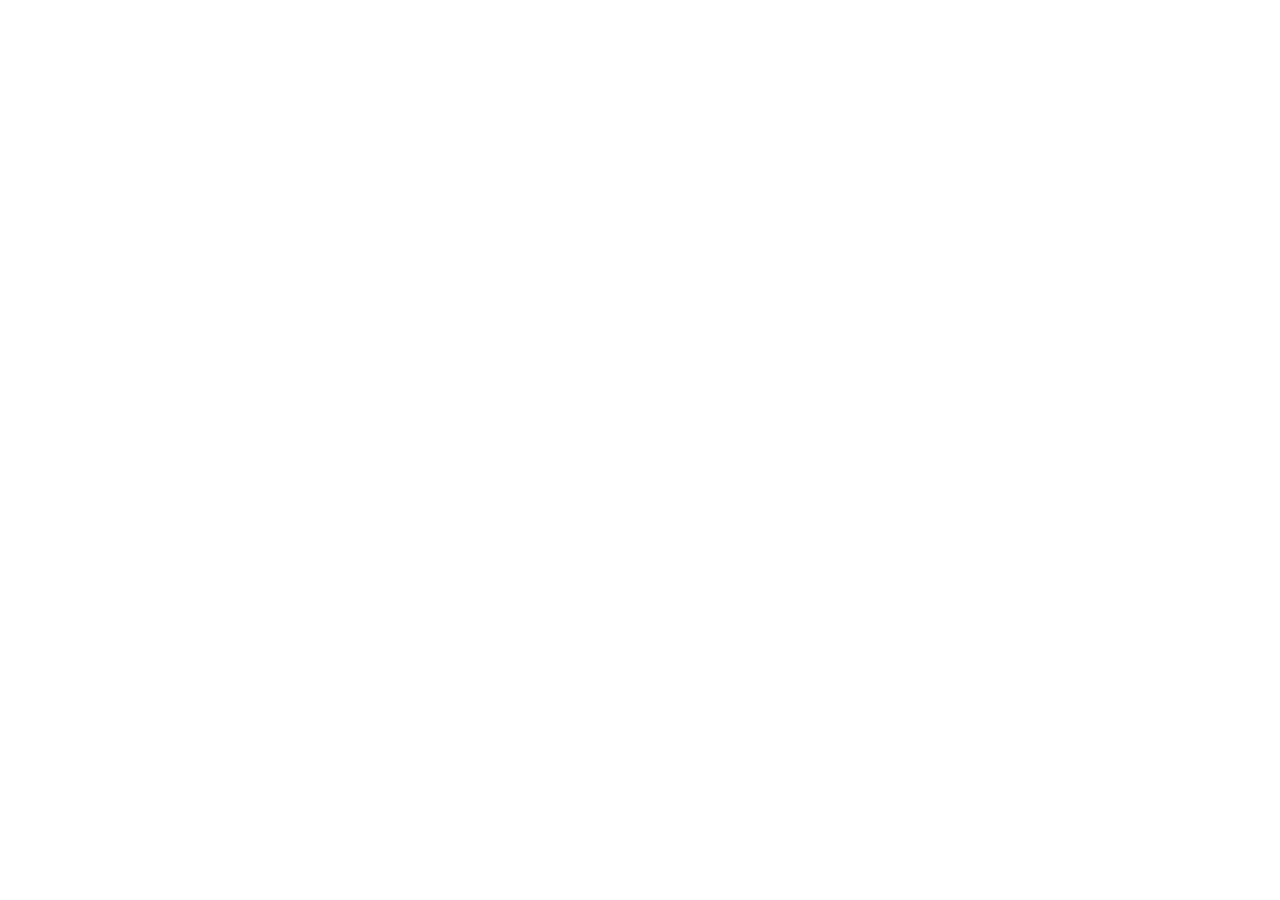
==== index.html @ 0cb198a6 "masih kosong" ====
<!DOCTYPE html>
<html lang="en">
<head>
    <meta charset="UTF-8">
    <meta name="viewport" content="width=device-width, initial-scale=1.0">
    <title>infoMovies</title>
</head>
<body>
    
</body>
</html>
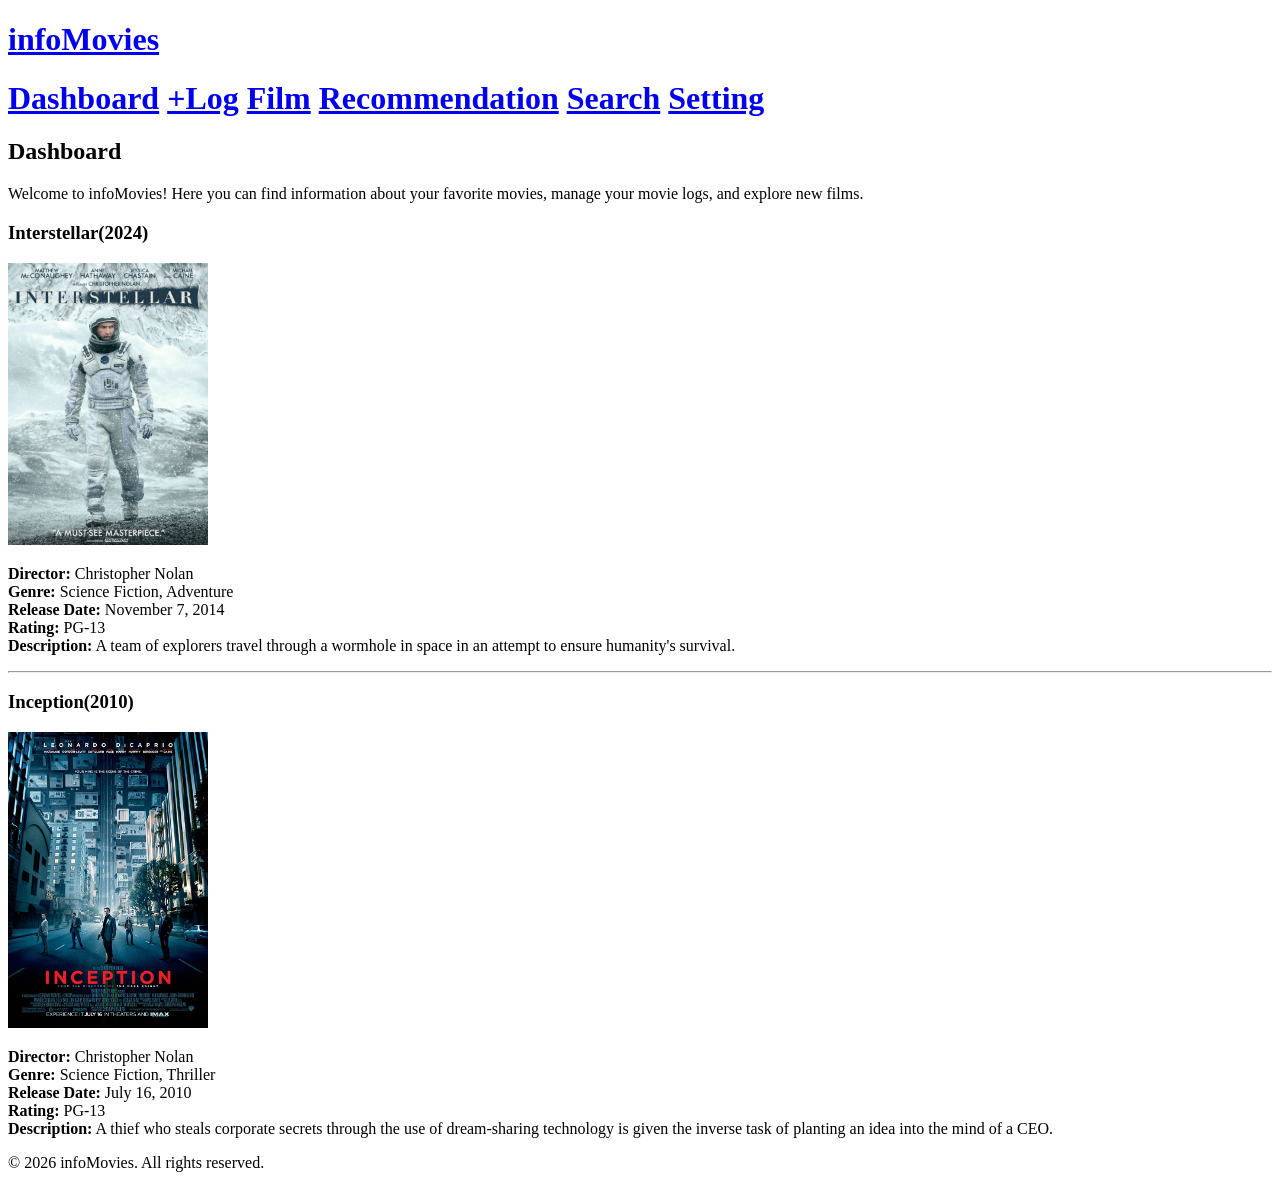
==== commit adf3033e: "bismillah html" ====
--- a/index.html
+++ b/index.html
@@ -4,8 +4,54 @@
     <meta charset="UTF-8">
     <meta name="viewport" content="width=device-width, initial-scale=1.0">
     <title>infoMovies</title>
+    <link rel="stylesheet" href="style.css">
 </head>
 <body>
-    
+    <header id="mainHeader">
+        <h1><a id="appBranding" href="https://github.com/zhrazh/infoMovies/tree/main">infoMovies</a><h1>
+        <nav role="navigation">
+            <a href="index.html">Dashboard</a>
+            <a href="log.html">+Log</a>
+            <a href="film.html">Film</a>
+            <a href="rek.html">Recommendation</a>
+            <a href="search.html">Search</a>
+            <a href="setting.html">Setting</a>
+        </nav>
+    </header>
+
+    <main>
+        <section id="dashboard">
+            <h2>Dashboard</h2>
+            <p>Welcome to infoMovies! Here you can find information about your favorite movies, manage your movie logs, and explore new films.</p>
+
+            <article>
+                <h3>Interstellar(2024)</h3>
+                <img src="images/interstellar.jpg" alt="Interstellar Movie Poster" width="200">
+                <p> 
+                    <strong>Director:</strong> Christopher Nolan<br>
+                    <strong>Genre:</strong> Science Fiction, Adventure<br>
+                    <strong>Release Date:</strong> November 7, 2014<br>
+                    <strong>Rating:</strong> PG-13<br>
+                    <strong>Description:</strong> A team of explorers travel through a wormhole in space in an attempt to ensure humanity's survival.
+                </p>
+            </article>
+            <hr>
+            <article>
+                <h3>Inception(2010)</h3>
+                <img src="images/inception.jpg" alt="Inception Movie Poster" width="200">
+                <p> 
+                    <strong>Director:</strong> Christopher Nolan<br>
+                    <strong>Genre:</strong> Science Fiction, Thriller<br>
+                    <strong>Release Date:</strong> July 16, 2010<br>
+                    <strong>Rating:</strong> PG-13<br>
+                    <strong>Description:</strong> A thief who steals corporate secrets through the use of dream-sharing technology is given the inverse task of planting an idea into the mind of a CEO.
+                </p>
+            </article>
+        </section>
+    </main>
+
+    <footer>
+        <p>&copy; 2026 infoMovies. All rights reserved.</p>
+    </footer>
 </body>
 </html>
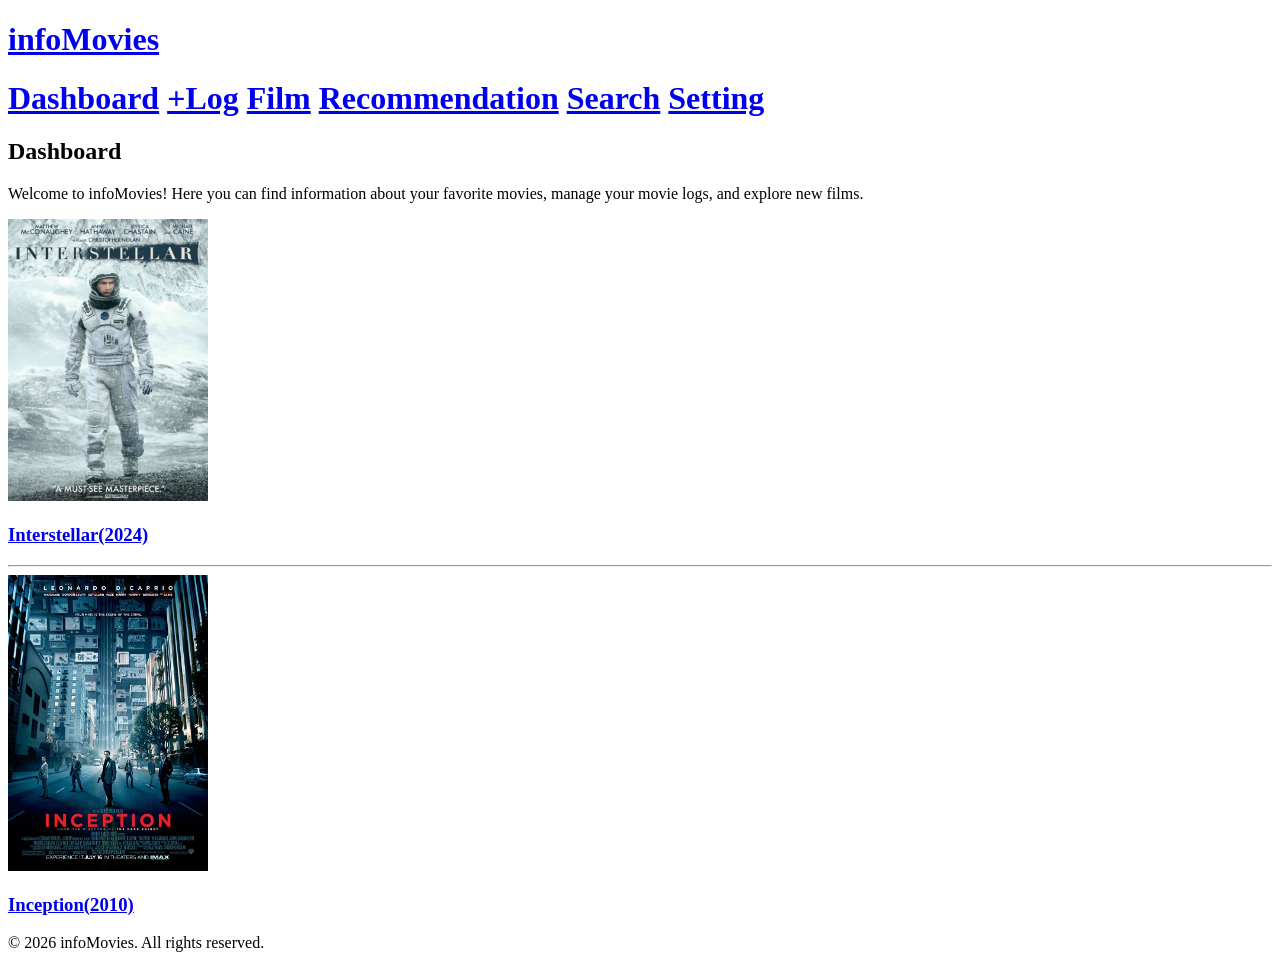
==== commit 8c60e8e3: "rek.html belom bismillah" ====
--- a/index.html
+++ b/index.html
@@ -25,27 +25,17 @@
             <p>Welcome to infoMovies! Here you can find information about your favorite movies, manage your movie logs, and explore new films.</p>
 
             <article>
-                <h3>Interstellar(2024)</h3>
-                <img src="images/interstellar.jpg" alt="Interstellar Movie Poster" width="200">
-                <p> 
-                    <strong>Director:</strong> Christopher Nolan<br>
-                    <strong>Genre:</strong> Science Fiction, Adventure<br>
-                    <strong>Release Date:</strong> November 7, 2014<br>
-                    <strong>Rating:</strong> PG-13<br>
-                    <strong>Description:</strong> A team of explorers travel through a wormhole in space in an attempt to ensure humanity's survival.
-                </p>
+                <a href="film.html">
+                    <img src="images/interstellar.jpg" alt="Interstellar Movie Poster" width="200">
+                    <h3>Interstellar(2024)</h3>
+                </a>
             </article>
             <hr>
             <article>
-                <h3>Inception(2010)</h3>
-                <img src="images/inception.jpg" alt="Inception Movie Poster" width="200">
-                <p> 
-                    <strong>Director:</strong> Christopher Nolan<br>
-                    <strong>Genre:</strong> Science Fiction, Thriller<br>
-                    <strong>Release Date:</strong> July 16, 2010<br>
-                    <strong>Rating:</strong> PG-13<br>
-                    <strong>Description:</strong> A thief who steals corporate secrets through the use of dream-sharing technology is given the inverse task of planting an idea into the mind of a CEO.
-                </p>
+                <a href="film.html">
+                    <img src="images/inception.jpg" alt="Inception Movie Poster" width="200">
+                    <h3>Inception(2010)</h3>
+                </a>
             </article>
         </section>
     </main>
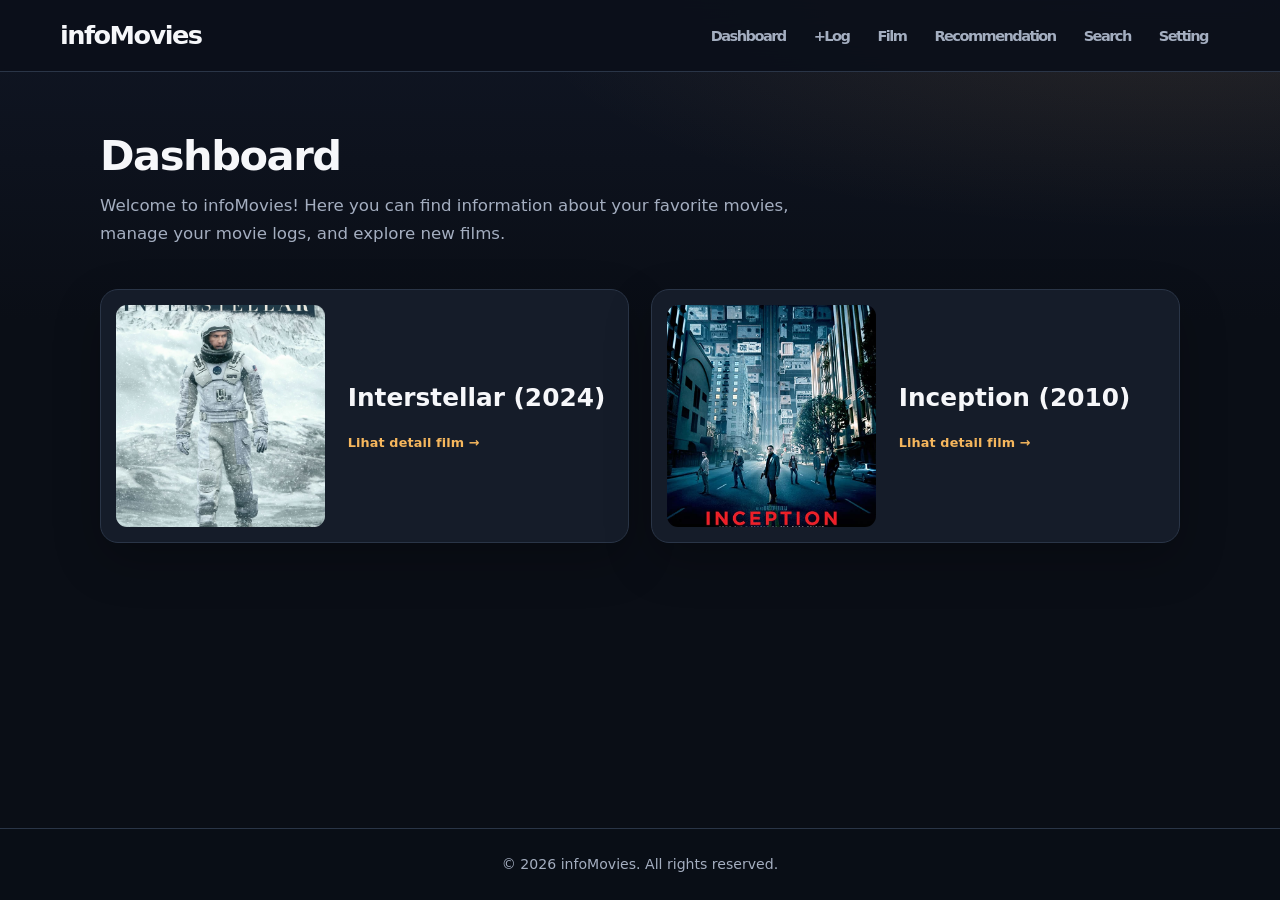
==== commit f0129220: "css selesai uhuy" ====
--- a/index.html
+++ b/index.html
@@ -4,7 +4,7 @@
     <meta charset="UTF-8">
     <meta name="viewport" content="width=device-width, initial-scale=1.0">
     <title>infoMovies</title>
-    <link rel="stylesheet" href="style.css">
+    <link rel="stylesheet" href="infoMovies.css">
 </head>
 <body>
     <header id="mainHeader">
@@ -26,15 +26,15 @@
 
             <article>
                 <a href="film.html">
-                    <img src="images/interstellar.jpg" alt="Interstellar Movie Poster" width="200">
-                    <h3>Interstellar(2024)</h3>
+                    <img src="images/interstellar.jpg" alt="Interstellar Movie Poster" width="200" height= "500">
+                    <h3>Interstellar (2024)</h3>
                 </a>
             </article>
             <hr>
             <article>
                 <a href="film.html">
-                    <img src="images/inception.jpg" alt="Inception Movie Poster" width="200">
-                    <h3>Inception(2010)</h3>
+                    <img src="images/inception.jpg" alt="Inception Movie Poster" width="200" height= "500">
+                    <h3>Inception (2010)</h3>
                 </a>
             </article>
         </section>
--- a/infoMovies.css
+++ b/infoMovies.css
@@ -0,0 +1,799 @@
+/* =========================================================
+   infoMovies | Shared Stylesheet
+   Dipakai oleh: index, film, log, rek, search, setting
+   ========================================================= */
+
+:root {
+    color-scheme: dark;
+    --bg: #0a0e16;
+    --surface: #151c29;
+    --surface-hover: #1d2939;
+    --surface-soft: #111824;
+    --text: #f6f7fa;
+    --muted: #a4aec0;
+    --accent: #f6b75d;
+    --accent-light: #ffd18b;
+    --border: #2a3547;
+    --radius: 18px;
+    --shadow: 0 18px 48px rgba(0, 0, 0, 0.22);
+}
+
+* { box-sizing: border-box; }
+
+html { scroll-behavior: smooth; }
+
+body {
+    margin: 0;
+    min-height: 100vh;
+    display: flex;
+    flex-direction: column;
+    font-family: "Segoe UI", Inter, system-ui, -apple-system, sans-serif;
+    font-size: 16px;
+    line-height: 1.65;
+    color: var(--text);
+    background:
+        radial-gradient(ellipse 65% 32% at 92% 0%, rgba(246, 183, 93, 0.11), transparent 80%),
+        linear-gradient(180deg, #101624 0%, var(--bg) 320px);
+}
+
+a { color: var(--accent-light); text-decoration: none; transition: color .2s ease; }
+a:hover { color: #fff; }
+a:focus-visible, button:focus-visible, input:focus-visible,
+select:focus-visible, textarea:focus-visible {
+    outline: 3px solid var(--accent);
+    outline-offset: 3px;
+}
+
+img { max-width: 100%; height: auto; display: block; }
+h1, h2, h3, p { margin-top: 0; }
+h2 { font-size: clamp(1.9rem, 3.5vw, 2.6rem); line-height: 1.25; letter-spacing: -0.035em; }
+h3 { font-size: 1.3rem; line-height: 1.35; }
+p { color: var(--muted); }
+
+/* Navigasi utama */
+#mainHeader {
+    position: sticky;
+    top: 0;
+    z-index: 20;
+    display: flex;
+    align-items: center;
+    justify-content: space-between;
+    gap: 22px;
+    width: 100%;
+    padding: 18px max(26px, calc((100vw - 1160px) / 2));
+    background: rgba(11, 16, 26, 0.93);
+    border-bottom: 1px solid var(--border);
+    backdrop-filter: blur(14px);
+    -webkit-backdrop-filter: blur(14px);
+}
+
+#mainHeader h1 { font-size: 1.6rem; line-height: 1.2; margin: 0; white-space: nowrap; letter-spacing: -0.06em; }
+#appBranding { color: var(--text); font-weight: 800; }
+#appBranding::first-letter { color: var(--accent); }
+#appBranding:hover { color: var(--accent-light); }
+#mainHeader nav[role="navigation"] { display: flex; flex-wrap: wrap; align-items: center; gap: 4px; }
+#mainHeader nav a {
+    display: inline-flex;
+    align-items: center;
+    padding: 9px 12px;
+    border-radius: 10px;
+    color: var(--muted);
+    font-size: 0.91rem;
+    font-weight: 600;
+    line-height: 1.2;
+    white-space: nowrap;
+    transition: background .2s ease, color .2s ease;
+}
+#mainHeader nav a:hover, #mainHeader nav a[aria-current="page"] {
+    background: rgba(246, 183, 93, 0.12);
+    color: var(--accent-light);
+}
+
+/* Container halaman */
+main {
+    flex: 1;
+    width: min(100% - 52px, 1080px);
+    margin-inline: auto;
+    padding: 58px 0 88px;
+}
+main > h2 { margin-bottom: 25px; }
+footer {
+    margin-top: auto;
+    padding: 24px 20px;
+    border-top: 1px solid var(--border);
+    background: rgba(9, 14, 22, 0.6);
+    text-align: center;
+}
+footer p { margin: 0; font-size: .88rem; }
+
+/* Dashboard: kartu poster film */
+#dashboard {
+    display: grid;
+    grid-template-columns: repeat(2, minmax(0, 1fr));
+    gap: 22px;
+}
+#dashboard > h2, #dashboard > p { grid-column: 1 / -1; }
+#dashboard > h2 { margin: 0; }
+#dashboard > p { max-width: 720px; margin: -12px 0 20px; font-size: 1.04rem; }
+#dashboard > article { min-width: 0; }
+#dashboard > article > a {
+    min-height: 250px;
+    display: flex;
+    align-items: center;
+    gap: 23px;
+    height: 100%;
+    padding: 15px;
+    background: var(--surface);
+    border: 1px solid var(--border);
+    border-radius: var(--radius);
+    box-shadow: var(--shadow);
+    color: var(--text);
+    transition: transform .2s ease, border-color .2s ease, background .2s ease;
+}
+#dashboard > article > a:hover {
+    transform: translateY(-5px);
+    background: var(--surface-hover);
+    border-color: rgba(246, 183, 93, .5);
+}
+#dashboard article img {
+    flex: 0 0 42%;
+    width: 42%;
+    height: 222px;
+    border-radius: 11px;
+    object-fit: cover;
+    object-position: center;
+}
+#dashboard article h3 {
+    min-width: 0;
+    margin: 0;
+    font-size: clamp(1.16rem, 2.1vw, 1.55rem);
+    overflow-wrap: anywhere;
+}
+#dashboard article h3::after {
+    content: "Lihat detail film  →";
+    display: block;
+    margin-top: 19px;
+    font-size: .8rem;
+    font-weight: 700;
+    letter-spacing: .01em;
+    color: var(--accent);
+}
+#dashboard > hr { display: none; }
+
+/* Detail film (film.html) */
+main > article {
+    display: grid;
+    grid-template-columns: minmax(190px, 260px) minmax(0, 1fr);
+    gap: 22px 38px;
+    align-items: start;
+}
+main > article > h2 { grid-column: 1 / -1; margin: 0 0 7px; }
+main > article > img {
+    width: 100%;
+    height: auto;
+    border-radius: 14px;
+    border: 1px solid var(--border);
+    box-shadow: var(--shadow);
+}
+main > article > dl {
+    display: grid;
+    grid-template-columns: 125px minmax(0, 1fr);
+    column-gap: 14px;
+    row-gap: 15px;
+    margin: 0;
+    padding: 26px;
+    background: var(--surface);
+    border: 1px solid var(--border);
+    border-radius: var(--radius);
+}
+main > article dt { color: var(--muted); font-weight: 600; }
+main > article dd { margin: 0; font-weight: 600; }
+main > article > section {
+    grid-column: 1 / -1;
+    padding: 26px 30px;
+    background: var(--surface-soft);
+    border: 1px solid var(--border);
+    border-radius: var(--radius);
+}
+main > article > section h3 { margin: 0 0 12px; }
+main > article > section p { margin: 0; }
+main > article > p { grid-column: 1 / -1; margin: 4px 0 0; }
+main > article > p a {
+    display: inline-block;
+    padding: 12px 19px;
+    background: var(--accent);
+    border-radius: 11px;
+    color: #1c170c;
+    font-weight: 800;
+    transition: transform .2s ease, background .2s ease;
+}
+main > article > p a:hover { background: var(--accent-light); color: #1c170c; transform: translateY(-2px); }
+
+/* Form log, pencarian dan pengaturan */
+main > form:not(#searchForm):not(.log-form) { max-width: 800px; }
+fieldset {
+    min-width: 0;
+    margin: 0 0 24px;
+    padding: 25px 28px 28px;
+    border: 1px solid var(--border);
+    border-radius: var(--radius);
+    background: var(--surface-soft);
+}
+legend { padding: 0 11px; color: var(--accent-light); font-size: 1.1rem; font-weight: 750; }
+/* HTML aslinya memakai <br> untuk jarak; CSS yang mengatur jaraknya. */
+fieldset > br, fieldset > p > br { display: none; }
+fieldset > input[type="text"], fieldset > input[type="date"],
+fieldset > select, fieldset > textarea { margin-bottom: 21px; }
+fieldset > label[for="watchedDate"], fieldset > label[for="review"] { margin-top: 16px; }
+form label { color: #dce3ed; font-size: .93rem; }
+form label[for="movieTitle"], form label[for="director"],
+form label[for="genre"], form label[for="watchedDate"],
+form label[for="rating"], form label[for="rate"],
+form label[for="review"], form label[for="nama"],
+form label[for="username"], form label[for="email"],
+form label[for="bio"], #searchForm label {
+    display: block;
+    margin-bottom: 7px;
+    font-weight: 650;
+}
+input[type="text"], input[type="email"], input[type="date"],
+select, textarea {
+    display: block;
+    width: 100%;
+    min-height: 45px;
+    padding: 11px 14px;
+    color: var(--text);
+    background: #0c131e;
+    border: 1px solid #344053;
+    border-radius: 10px;
+    font: inherit;
+    font-size: .98rem;
+    transition: border-color .2s ease, background .2s ease;
+}
+input[type="text"]:hover, input[type="email"]:hover,
+input[type="date"]:hover, select:hover, textarea:hover { border-color: #59677a; }
+input::placeholder, textarea::placeholder { color: #8794a8; }
+textarea { min-height: 120px; resize: vertical; }
+input[type="checkbox"], input[type="radio"] {
+    width: 16px;
+    height: 16px;
+    vertical-align: middle;
+    margin: 7px 4px 7px 12px;
+    accent-color: var(--accent);
+    cursor: pointer;
+}
+input[type="checkbox"]:first-of-type, input[type="radio"]:first-of-type { margin-left: 0; }
+input[type="checkbox"] + label, input[type="radio"] + label { display: inline; cursor: pointer; white-space: nowrap; }
+button {
+    display: inline-flex;
+    align-items: center;
+    justify-content: center;
+    min-height: 45px;
+    padding: 11px 23px;
+    border: 0;
+    border-radius: 10px;
+    background: var(--accent);
+    color: #201809;
+    font: inherit;
+    font-weight: 800;
+    cursor: pointer;
+    transition: transform .2s ease, background .2s ease;
+}
+button:hover { background: var(--accent-light); transform: translateY(-2px); }
+button:active { transform: translateY(0); }
+
+/* Khusus search.html */
+#searchForm {
+    display: grid;
+    grid-template-columns: minmax(0, 1fr) auto;
+    align-items: end;
+    gap: 12px;
+    max-width: 780px;
+    padding: 25px;
+    background: var(--surface-soft);
+    border: 1px solid var(--border);
+    border-radius: var(--radius);
+}
+#searchForm label { grid-column: 1 / -1; margin-bottom: -5px; }
+#searchResults { margin-top: 24px; }
+#searchResults:empty {
+    display: grid;
+    place-items: center;
+    min-height: 180px;
+    padding: 28px;
+    border: 1px dashed var(--border);
+    border-radius: var(--radius);
+}
+#searchResults:empty::before { content: "Hasil pencarian akan muncul di sini."; color: var(--muted); text-align: center; }
+
+/* Khusus rekomendasi: menu genre dan daftar film */
+main > nav[aria-label="Daftar genre"] ul {
+    display: flex;
+    flex-wrap: wrap;
+    gap: 10px;
+    margin: 24px 0 34px;
+    padding: 0;
+    list-style: none;
+}
+main > nav[aria-label="Daftar genre"] a {
+    display: inline-block;
+    padding: 9px 18px;
+    border: 1px solid var(--border);
+    border-radius: 999px;
+    color: var(--accent-light);
+    background: var(--surface);
+    font-weight: 650;
+}
+main > nav[aria-label="Daftar genre"] a:hover { border-color: var(--accent); background: var(--surface-hover); }
+main > section:not(#dashboard):not(#searchResults) {
+    margin: 0 0 23px;
+    padding: 24px 28px;
+    background: var(--surface-soft);
+    border: 1px solid var(--border);
+    border-radius: var(--radius);
+    scroll-margin-top: 115px;
+}
+main > section:not(#dashboard):not(#searchResults) h2 { font-size: 1.55rem; margin: 0 0 18px; }
+main > section:not(#dashboard):not(#searchResults) ul { list-style: none; margin: 0; padding: 0; }
+main > section:not(#dashboard):not(#searchResults) li + li { border-top: 1px solid var(--border); }
+main > section:not(#dashboard):not(#searchResults) li a {
+    display: flex;
+    align-items: center;
+    justify-content: space-between;
+    gap: 12px;
+    padding: 13px 0;
+    color: #dfe7f1;
+}
+main > section:not(#dashboard):not(#searchResults) li a::after { content: "↗"; color: var(--accent); font-size: 1.15rem; }
+main > section:not(#dashboard):not(#searchResults) li a:hover { color: var(--accent-light); }
+
+/* Responsif: tablet dan handphone */
+@media (max-width: 900px) {
+    #mainHeader { flex-direction: column; align-items: flex-start; gap: 12px; }
+    #mainHeader nav[role="navigation"] { width: 100%; }
+    #mainHeader nav a { padding: 8px 10px; }
+    #dashboard article img { height: 205px; }
+    #dashboard > article > a { gap: 15px; }
+}
+@media (max-width: 650px) {
+    #mainHeader { position: static; padding: 18px 20px; }
+    #mainHeader h1 { font-size: 1.5rem; }
+    #mainHeader nav a { font-size: .84rem; }
+    main { width: min(100% - 32px, 1080px); padding: 34px 0 56px; }
+    #dashboard { grid-template-columns: 1fr; gap: 16px; }
+    #dashboard > p { margin: -5px 0 12px; }
+    #dashboard > article > a { min-height: 185px; padding: 12px; }
+    #dashboard article img { flex-basis: 38%; width: 38%; height: 190px; }
+    main > article { grid-template-columns: 1fr; gap: 18px; }
+    main > article > img { width: min(100%, 270px); }
+    main > article > dl { grid-template-columns: 110px minmax(0, 1fr); padding: 20px; }
+    main > article > section { padding: 20px; }
+    fieldset { padding: 20px 17px 24px; }
+    #searchForm { padding: 18px; }
+    main > section:not(#dashboard):not(#searchResults) { padding: 20px; scroll-margin-top: 16px; }
+}
+@media (max-width: 390px) {
+    #mainHeader nav a { padding: 7px 8px; }
+    #searchForm { grid-template-columns: 1fr; }
+    #searchForm button { width: 100%; }
+    #dashboard article h3 { font-size: 1.1rem; }
+}
+@media (prefers-reduced-motion: reduce) {
+    *, *::before, *::after { scroll-behavior: auto !important; transition-duration: .01ms !important; }
+}
+
+/* =============================================================
+   LOG.HTML ASLI - tanpa perubahan struktur HTML
+   Menggunakan selector dari input #movieTitle, #director, dll.
+   ============================================================= */
+main:has(> form #movieTitle) {
+    width: min(100% - 52px, 990px);
+    padding-top: 65px;
+}
+main:has(> form #movieTitle) > h2 {
+    margin: 0 0 29px;
+    font-size: clamp(2.4rem, 5vw, 3.8rem);
+    letter-spacing: -.05em;
+}
+main:has(> form #movieTitle) > h2::before {
+    content: "PERSONAL MOVIE JOURNAL";
+    display: block;
+    margin-bottom: 15px;
+    color: var(--accent);
+    font-size: .71rem;
+    font-weight: 800;
+    line-height: 1.4;
+    letter-spacing: .17em;
+}
+main > form:has(#movieTitle) { max-width: none !important; }
+main > form > fieldset:has(#movieTitle) {
+    display: grid;
+    grid-template-columns: repeat(14, minmax(0, 1fr));
+    column-gap: 14px;
+    row-gap: 11px;
+    min-width: 0;
+    margin: 0;
+    padding: 34px 36px 35px;
+    border: 1px solid #344154;
+    border-radius: 22px;
+    background:
+        radial-gradient(ellipse at 100% 0%, rgba(246,183,93,.085), transparent 62%),
+        linear-gradient(145deg, #17202f 0%, #111925 90%);
+    box-shadow: 0 24px 55px rgba(0, 0, 0, .23);
+}
+main > form > fieldset:has(#movieTitle) > legend {
+    padding: 0 13px;
+    color: var(--accent-light);
+    font-size: 1.06rem;
+    font-weight: 750;
+}
+/* <br> asli tidak dihapus dari HTML, hanya dinonaktifkan secara visual. */
+main > form > fieldset:has(#movieTitle) > br { display: none; }
+main > form > fieldset:has(#movieTitle) > label {
+    margin: 0;
+    font-size: .91rem;
+    font-weight: 650;
+    line-height: 1.4;
+    color: #e5ebf3;
+}
+main > form > fieldset:has(#movieTitle) > :is(input[type="text"], input[type="date"], select, textarea) {
+    width: 100%;
+    min-width: 0;
+    min-height: 50px;
+    margin: 0;
+    padding: 11px 14px;
+    color: var(--text);
+    background: #0c1420;
+    border: 1px solid #3c4b60;
+    border-radius: 11px;
+    font: inherit;
+    transition: border-color .2s ease, background .2s ease;
+}
+main > form > fieldset:has(#movieTitle) > :is(input[type="text"], input[type="date"], select, textarea):hover {
+    border-color: #718099;
+}
+main > form > fieldset:has(#movieTitle) > :is(input[type="text"], input[type="date"], select, textarea):focus {
+    border-color: var(--accent);
+}
+
+/* Baris pertama: judul film dan sutradara */
+main > form > fieldset:has(#movieTitle) > label[for="movieTitle"] { grid-area: 1 / 1 / 2 / 8; }
+main > form > fieldset:has(#movieTitle) > #movieTitle { grid-area: 2 / 1 / 3 / 8; }
+main > form > fieldset:has(#movieTitle) > label[for="director"] { grid-area: 1 / 8 / 2 / 15; }
+main > form > fieldset:has(#movieTitle) > #director { grid-area: 2 / 8 / 3 / 15; }
+
+/* Pilihan genre: checkbox asli + label yang langsung bersebelahan */
+main > form > fieldset:has(#movieTitle) > label[for="genre"] {
+    grid-area: 3 / 1 / 4 / -1;
+    padding-top: 22px;
+    margin-top: 9px;
+    border-top: 1px solid var(--border);
+}
+main > form > fieldset:has(#movieTitle) > input[name="genre_input"],
+main > form > fieldset:has(#movieTitle) > input[name="rate"] {
+    position: absolute;
+    width: 1px;
+    height: 1px;
+    margin: 0;
+    padding: 0;
+    opacity: 0;
+    overflow: hidden;
+}
+main > form > fieldset:has(#movieTitle) > input[name="genre_input"] + label {
+    display: flex;
+    justify-content: center;
+    align-items: center;
+    gap: 7px;
+    min-width: 0;
+    min-height: 43px;
+    padding: 9px 7px;
+    border: 1px solid #425168;
+    border-radius: 10px;
+    background: #1b2636;
+    color: #dce4ee;
+    cursor: pointer;
+    text-align: center;
+    font-size: .83rem;
+    transition: background .2s ease, border-color .2s ease, color .2s ease;
+}
+main > form > fieldset:has(#movieTitle) > input[name="genre_input"] + label::before {
+    content: "+";
+    color: var(--accent);
+    font-size: 1.05rem;
+    font-weight: 500;
+}
+main > form > fieldset:has(#movieTitle) > input[name="genre_input"]:checked + label,
+main > form > fieldset:has(#movieTitle) > input[name="rate"]:checked + label {
+    background: var(--accent);
+    color: #221909;
+    border-color: var(--accent);
+    font-weight: 800;
+}
+main > form > fieldset:has(#movieTitle) > input[name="genre_input"]:checked + label::before {
+    content: "✓";
+    color: #221909;
+}
+main > form > fieldset:has(#movieTitle) > input[name="genre_input"]:focus-visible + label,
+main > form > fieldset:has(#movieTitle) > input[name="rate"]:focus-visible + label {
+    outline: 3px solid var(--accent);
+    outline-offset: 3px;
+}
+main > form > fieldset:has(#movieTitle) > input[name="genre_input"] + label:hover,
+main > form > fieldset:has(#movieTitle) > input[name="rate"] + label:hover {
+    border-color: var(--accent);
+    background: #2b3541;
+}
+main > form > fieldset:has(#movieTitle) > input[name="genre_input"]:checked + label:hover,
+main > form > fieldset:has(#movieTitle) > input[name="rate"]:checked + label:hover {
+    background: var(--accent-light);
+    color: #221909;
+}
+main > form > fieldset:has(#movieTitle) > label[for="action"] { grid-area: 4 / 1 / 5 / 3; }
+main > form > fieldset:has(#movieTitle) > label[for="comedy"] { grid-area: 4 / 3 / 5 / 5; }
+main > form > fieldset:has(#movieTitle) > label[for="drama"] { grid-area: 4 / 5 / 5 / 7; }
+main > form > fieldset:has(#movieTitle) > label[for="horror"] { grid-area: 4 / 7 / 5 / 9; }
+main > form > fieldset:has(#movieTitle) > label[for="romance"] { grid-area: 4 / 9 / 5 / 11; }
+main > form > fieldset:has(#movieTitle) > label[for="sci-fi"] { grid-area: 4 / 11 / 5 / 13; }
+main > form > fieldset:has(#movieTitle) > label[for="thriller"] { grid-area: 4 / 13 / 5 / 15; }
+
+/* Waktu menonton dan klasifikasi rating */
+main > form > fieldset:has(#movieTitle) > label[for="watchedDate"] { grid-area: 5 / 1 / 6 / 8; margin-top: 17px; }
+main > form > fieldset:has(#movieTitle) > #watchedDate { grid-area: 6 / 1 / 7 / 8; }
+main > form > fieldset:has(#movieTitle) > label[for="rating"] { grid-area: 5 / 8 / 6 / 15; margin-top: 17px; }
+main > form > fieldset:has(#movieTitle) > #rating { grid-area: 6 / 8 / 7 / 15; }
+
+/* Penilaian film 1-5 memakai input radio bawaan HTML */
+main > form > fieldset:has(#movieTitle) > label[for="rate"] {
+    grid-area: 7 / 1 / 8 / -1;
+    padding-top: 19px;
+    margin-top: 12px;
+    border-top: 1px solid var(--border);
+}
+main > form > fieldset:has(#movieTitle) > input[name="rate"] + label {
+    display: flex;
+    align-items: center;
+    justify-content: center;
+    min-height: 53px;
+    padding: 10px;
+    background: #1b2636;
+    border: 1px solid #425168;
+    border-radius: 11px;
+    font-size: 1.05rem;
+    font-weight: 800;
+    cursor: pointer;
+    transition: background .2s ease, border-color .2s ease;
+}
+main > form > fieldset:has(#movieTitle) > label[for="1"] { grid-area: 8 / 1 / 9 / 3; }
+main > form > fieldset:has(#movieTitle) > label[for="2"] { grid-area: 8 / 3 / 9 / 5; }
+main > form > fieldset:has(#movieTitle) > label[for="3"] { grid-area: 8 / 5 / 9 / 7; }
+main > form > fieldset:has(#movieTitle) > label[for="4"] { grid-area: 8 / 7 / 9 / 9; }
+main > form > fieldset:has(#movieTitle) > label[for="5"] { grid-area: 8 / 9 / 9 / 11; }
+
+/* Review dan tombol */
+main > form > fieldset:has(#movieTitle) > label[for="review"] { grid-area: 9 / 1 / 10 / -1; margin-top: 18px; }
+main > form > fieldset:has(#movieTitle) > #review { grid-area: 10 / 1 / 11 / -1; min-height: 130px; resize: vertical; }
+main > form > fieldset:has(#movieTitle) > button {
+    grid-area: 11 / 1 / 12 / -1;
+    justify-self: end;
+    margin-top: 21px;
+    min-width: 180px;
+    min-height: 51px;
+    box-shadow: 0 10px 27px rgba(246, 183, 93, .13);
+}
+
+/* =============================================================
+   REK.HTML ASLI - nav[aria-label="Daftar genre"] & section ids
+   Tidak menambah class pada HTML.
+   ============================================================= */
+main:has(> #action):has(> #adventure):has(> nav[aria-label="Daftar genre"]) {
+    width: min(100% - 52px, 1160px);
+    display: grid;
+    grid-template-columns: repeat(3, minmax(0, 1fr));
+    align-content: start;
+    align-items: stretch;
+    gap: 22px;
+    padding-top: 63px;
+}
+main:has(> #action):has(> #adventure):has(> nav[aria-label="Daftar genre"]) > p {
+    grid-column: 1 / -1;
+    position: relative;
+    max-width: none;
+    margin: 0;
+    padding: 53px 35px 37px;
+    border: 1px solid #344154;
+    border-radius: 21px;
+    background:
+        radial-gradient(ellipse 48% 150% at 100% 0%, rgba(246, 183, 93, .13), transparent 85%),
+        linear-gradient(135deg, #1a2636, #111925);
+    color: #e0e7f1;
+    font-size: clamp(1rem, 1.5vw, 1.15rem);
+    line-height: 1.65;
+}
+main:has(> #action):has(> #adventure):has(> nav[aria-label="Daftar genre"]) > p::before {
+    content: "EXPLORE YOUR NEXT FAVORITE";
+    display: block;
+    margin: 0 0 16px;
+    color: var(--accent);
+    font-size: .72rem;
+    font-weight: 850;
+    letter-spacing: .16em;
+}
+main:has(> #action):has(> #adventure):has(> nav[aria-label="Daftar genre"]) > nav[aria-label="Daftar genre"] {
+    grid-column: 1 / -1;
+    padding: 16px 19px;
+    border: 1px solid var(--border);
+    border-radius: 15px;
+    background: #121b29;
+}
+main:has(> #action):has(> #adventure):has(> nav[aria-label="Daftar genre"]) > nav[aria-label="Daftar genre"] ul {
+    display: flex;
+    align-items: center;
+    flex-wrap: wrap;
+    gap: 10px;
+    margin: 0;
+    padding: 0;
+    list-style: none;
+}
+main:has(> #action):has(> #adventure):has(> nav[aria-label="Daftar genre"]) > nav[aria-label="Daftar genre"] a {
+    display: inline-flex;
+    justify-content: center;
+    align-items: center;
+    min-height: 41px;
+    padding: 9px 20px;
+    border: 1px solid #40506a;
+    border-radius: 10px;
+    background: #202b3b;
+    color: #f2f5f8;
+    font-weight: 700;
+    font-size: .91rem;
+    transition: background .2s ease, border-color .2s ease;
+}
+main:has(> #action):has(> #adventure):has(> nav[aria-label="Daftar genre"]) > nav[aria-label="Daftar genre"] a:hover,
+main:has(> #action):has(> #adventure):has(> nav[aria-label="Daftar genre"]) > nav[aria-label="Daftar genre"] a:focus-visible {
+    border-color: var(--accent);
+    color: #231b0d;
+    background: var(--accent);
+}
+
+/* Kartu-kartu dibuat langsung dari section #action, #adventure, #comedy */
+main:has(> #action):has(> #adventure):has(> nav[aria-label="Daftar genre"]) > section {
+    display: flex;
+    flex-direction: column;
+    min-width: 0;
+    min-height: 365px;
+    margin: 0;
+    padding: 0;
+    overflow: hidden;
+    border: 1px solid #344154;
+    border-radius: 18px;
+    background: #17202f;
+    box-shadow: 0 18px 34px rgba(0, 0, 0, .15);
+    scroll-margin-top: 120px;
+    transition: transform .2s ease, border-color .2s ease, box-shadow .2s ease;
+}
+main:has(> #action):has(> #adventure):has(> nav[aria-label="Daftar genre"]) > section:hover {
+    transform: translateY(-5px);
+    border-color: #657084;
+    box-shadow: 0 28px 44px rgba(0, 0, 0, .23);
+}
+main:has(> #action):has(> #adventure):has(> nav[aria-label="Daftar genre"]) > section::before {
+    content: "CURATED SELECTION  /  03 FILMS";
+    padding: 24px 23px 0;
+    background: linear-gradient(130deg, #4b2a32, #272031);
+    color: rgba(255,255,255,.7);
+    font-size: .68rem;
+    font-weight: 850;
+    letter-spacing: .11em;
+}
+main:has(> #action):has(> #adventure):has(> nav[aria-label="Daftar genre"]) > #adventure::before {
+    background: linear-gradient(130deg, #184a53, #18303e);
+}
+main:has(> #action):has(> #adventure):has(> nav[aria-label="Daftar genre"]) > #comedy::before {
+    background: linear-gradient(130deg, #65503a, #353036);
+}
+main:has(> #action):has(> #adventure):has(> nav[aria-label="Daftar genre"]) > section h2 {
+    display: block;
+    width: 100%;
+    margin: 0;
+    padding: 14px 23px 35px;
+    background: linear-gradient(130deg, #4b2a32, #272031);
+    color: #fff;
+    font-size: clamp(1.75rem, 2.4vw, 2.3rem);
+    letter-spacing: -.035em;
+}
+main:has(> #action):has(> #adventure):has(> nav[aria-label="Daftar genre"]) > #adventure h2 {
+    background: linear-gradient(130deg, #184a53, #18303e);
+}
+main:has(> #action):has(> #adventure):has(> nav[aria-label="Daftar genre"]) > #comedy h2 {
+    background: linear-gradient(130deg, #65503a, #353036);
+}
+main:has(> #action):has(> #adventure):has(> nav[aria-label="Daftar genre"]) > section ul {
+    display: flex;
+    flex-direction: column;
+    flex: 1;
+    margin: 0;
+    padding: 10px 21px 21px;
+    list-style: none;
+    counter-reset: movie-number;
+}
+main:has(> #action):has(> #adventure):has(> nav[aria-label="Daftar genre"]) > section li {
+    min-width: 0;
+    counter-increment: movie-number;
+}
+main:has(> #action):has(> #adventure):has(> nav[aria-label="Daftar genre"]) > section li + li {
+    border-top: 1px solid var(--border);
+}
+main:has(> #action):has(> #adventure):has(> nav[aria-label="Daftar genre"]) > section li a {
+    display: flex;
+    align-items: center;
+    gap: 12px;
+    min-height: 77px;
+    padding: 12px 0;
+    color: #e8eef7;
+    font-size: .93rem;
+    font-weight: 650;
+    line-height: 1.4;
+    overflow-wrap: anywhere;
+    transition: color .2s ease;
+}
+main:has(> #action):has(> #adventure):has(> nav[aria-label="Daftar genre"]) > section li a::before {
+    content: counter(movie-number, decimal-leading-zero);
+    flex-shrink: 0;
+    color: #8796ac;
+    font-size: .78rem;
+    font-weight: 850;
+    letter-spacing: .04em;
+}
+main:has(> #action):has(> #adventure):has(> nav[aria-label="Daftar genre"]) > section li a::after {
+    content: "↗";
+    margin-left: auto;
+    color: var(--accent);
+    font-size: 1.15rem;
+}
+main:has(> #action):has(> #adventure):has(> nav[aria-label="Daftar genre"]) > section li a:hover { color: var(--accent-light); }
+
+/* Responsive rules for the ORIGINAL HTML */
+@media (max-width: 990px) {
+    main:has(> #action):has(> #adventure):has(> nav[aria-label="Daftar genre"]) { grid-template-columns: repeat(2, minmax(0, 1fr)); }
+}
+@media (max-width: 760px) {
+    main:has(> form #movieTitle) { width: min(100% - 32px, 990px); padding-top: 39px; }
+    main:has(> form #movieTitle) > h2 { font-size: clamp(2rem, 6vw, 3.1rem); }
+    main > form > fieldset:has(#movieTitle) {
+        grid-template-columns: repeat(6, minmax(0, 1fr));
+        gap: 11px;
+        padding: 24px 20px 28px;
+    }
+    /* Reset desktop grid placement but preserve display order. */
+    main > form > fieldset:has(#movieTitle) > label:not([for="action"]):not([for="comedy"]):not([for="drama"]):not([for="horror"]):not([for="romance"]):not([for="sci-fi"]):not([for="thriller"]):not([for="1"]):not([for="2"]):not([for="3"]):not([for="4"]):not([for="5"]),
+    main > form > fieldset:has(#movieTitle) > :is(input[type="text"], input[type="date"], select, textarea, button) {
+        grid-row: auto !important;
+        grid-column: 1 / -1 !important;
+        margin-top: 0;
+    }
+    main > form > fieldset:has(#movieTitle) > label[for="genre"],
+    main > form > fieldset:has(#movieTitle) > label[for="rate"] { margin-top: 12px; padding-top: 20px; }
+    main > form > fieldset:has(#movieTitle) > input[name="genre_input"] + label,
+    main > form > fieldset:has(#movieTitle) > input[name="rate"] + label {
+        grid-area: auto;
+        grid-column: span 2;
+    }
+    main > form > fieldset:has(#movieTitle) > label[for="review"] { margin-top: 9px !important; }
+    main > form > fieldset:has(#movieTitle) > button { width: 100%; margin-top: 15px; }
+    main:has(> #action):has(> #adventure):has(> nav[aria-label="Daftar genre"]) {
+        width: min(100% - 32px, 1160px);
+        padding-top: 36px;
+    }
+}
+@media (max-width: 660px) {
+    main:has(> #action):has(> #adventure):has(> nav[aria-label="Daftar genre"]) { grid-template-columns: 1fr; gap: 16px; }
+    main:has(> #action):has(> #adventure):has(> nav[aria-label="Daftar genre"]) > p { padding: 38px 21px 26px; }
+    main:has(> #action):has(> #adventure):has(> nav[aria-label="Daftar genre"]) > nav[aria-label="Daftar genre"] { padding: 15px; }
+    main:has(> #action):has(> #adventure):has(> nav[aria-label="Daftar genre"]) > section { min-height: 0; scroll-margin-top: 16px; }
+}
+@media (max-width: 470px) {
+    main > form > fieldset:has(#movieTitle) { grid-template-columns: repeat(4, minmax(0, 1fr)); padding: 22px 16px 24px; }
+    main > form > fieldset:has(#movieTitle) > input[name="genre_input"] + label,
+    main > form > fieldset:has(#movieTitle) > input[name="rate"] + label { grid-column: span 2; }
+    main > form > fieldset:has(#movieTitle) > input[name="genre_input"] + label { font-size: .85rem; }
+}
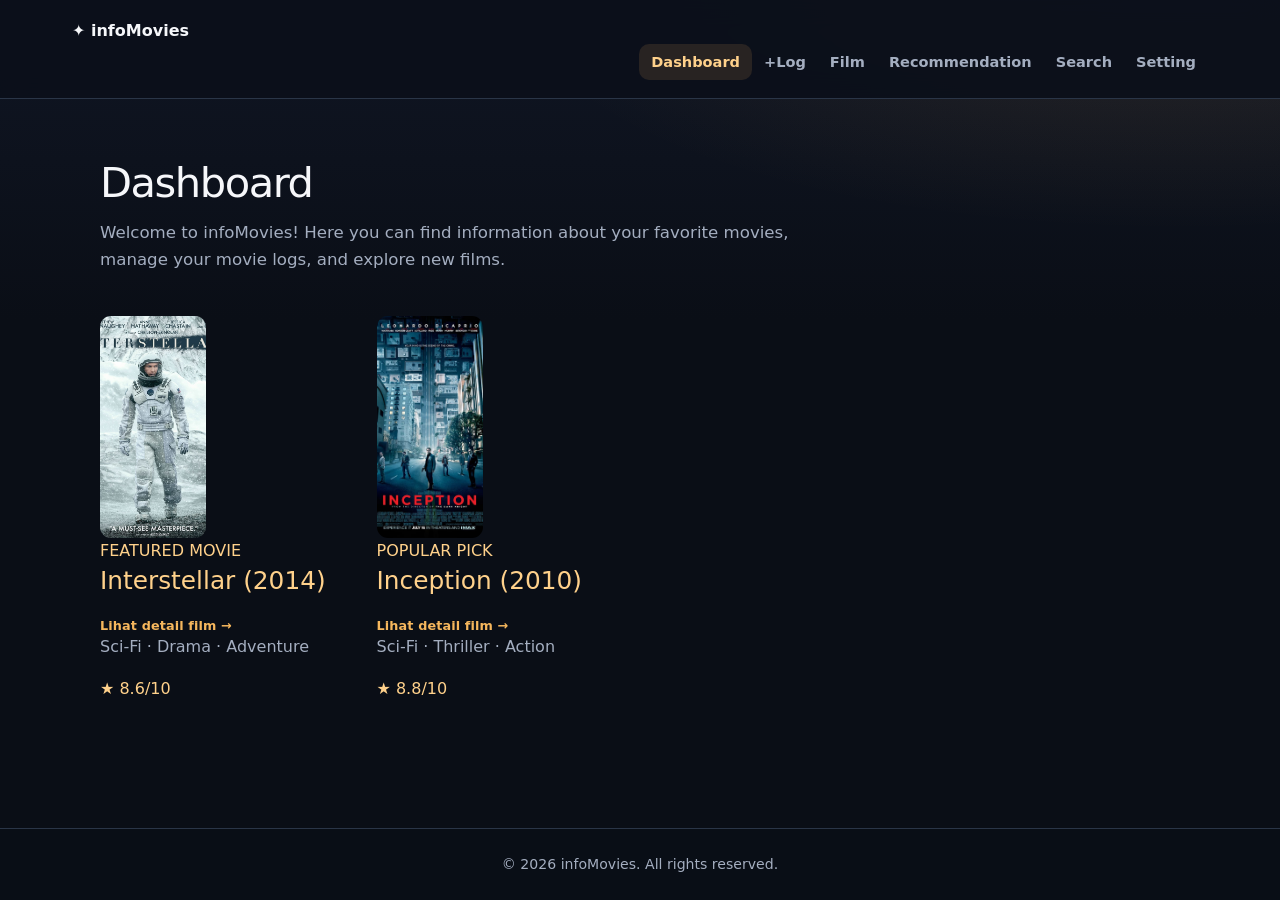
==== commit 17ba0014: "tambah bootstrap di page index" ====
--- a/index.html
+++ b/index.html
@@ -1,47 +1,81 @@
 <!DOCTYPE html>
 <html lang="en">
+
 <head>
     <meta charset="UTF-8">
     <meta name="viewport" content="width=device-width, initial-scale=1.0">
     <title>infoMovies</title>
+    <link href="https://cdn.jsdelivr.net/npm/bootstrap@5.3.3/dist/css/bootstrap.min.css" rel="stylesheet">
     <link rel="stylesheet" href="infoMovies.css">
 </head>
+
 <body>
-    <header id="mainHeader">
-        <h1><a id="appBranding" href="https://github.com/zhrazh/infoMovies/tree/main">infoMovies</a><h1>
-        <nav role="navigation">
-            <a href="index.html">Dashboard</a>
-            <a href="log.html">+Log</a>
-            <a href="film.html">Film</a>
-            <a href="rek.html">Recommendation</a>
-            <a href="search.html">Search</a>
-            <a href="setting.html">Setting</a>
-        </nav>
+    <header id="mainHeader" class="navbar-expand-lg navbar-dark">
+        <div class="container-fluid">
+            <a id="appBranding" class="navbar-brand" href="https://github.com/zhrazh/infoMovies/tree/main">
+                <span class="brand-mark" aria-hidden="true">✦</span>
+                <span>infoMovies</span>
+            </a>
+            <button class="navbar-toggler" type="button" data-bs-toggle="collapse" data-bs-target="#mainNavbar"
+                aria-controls="mainNavbar" aria-expanded="false" aria-label="Buka navigasi">
+                <span class="navbar-toggler-icon"></span>
+            </button>
+            <div class="navbar-collapse" id="mainNavbar">
+                <nav class="navbar-nav ms-auto" aria-label="Navigasi utama">
+                    <a class="nav-link active" href="index.html" aria-current="page">Dashboard</a>
+                    <a class="nav-link" href="log.html">+Log</a>
+                    <a class="nav-link" href="film.html">Film</a>
+                    <a class="nav-link" href="rek.html">Recommendation</a>
+                    <a class="nav-link" href="search.html">Search</a>
+                    <a class="nav-link" href="setting.html">Setting</a>
+                </nav>
+            </div>
+        </div>
     </header>
 
     <main>
-        <section id="dashboard">
-            <h2>Dashboard</h2>
-            <p>Welcome to infoMovies! Here you can find information about your favorite movies, manage your movie logs, and explore new films.</p>
+        <section id="dashboard" aria-labelledby="dashboard-title">
+            <h2 id="dashboard-title">Dashboard</h2>
+            <p>Welcome to infoMovies! Here you can find information about your favorite movies, manage your movie logs,
+                and explore new films.</p>
 
-            <article>
-                <a href="film.html">
-                    <img src="images/interstellar.jpg" alt="Interstellar Movie Poster" width="200" height= "500">
-                    <h3>Interstellar (2024)</h3>
-                </a>
-            </article>
-            <hr>
-            <article>
-                <a href="film.html">
-                    <img src="images/inception.jpg" alt="Inception Movie Poster" width="200" height= "500">
-                    <h3>Inception (2010)</h3>
-                </a>
-            </article>
+            <div class="row g-4 dashboard-grid">
+                <div class="col-12 col-lg-6">
+                    <article class="movie-card h-100">
+                        <a class="movie-card-link" href="film.html">
+                            <img class="movie-poster" src="images/interstellar.jpg" alt="Interstellar Movie Poster"
+                                width="200">
+                            <div class="movie-card-copy">
+                                <span class="movie-kicker">FEATURED MOVIE</span>
+                                <h3>Interstellar (2014)</h3>
+                                <p class="movie-meta">Sci-Fi · Drama · Adventure</p>
+                                <span class="movie-rating"><span aria-hidden="true">★</span> 8.6/10</span>
+                            </div>
+                        </a>
+                    </article>
+                </div>
+                <div class="col-12 col-lg-6">
+                    <article class="movie-card h-100">
+                        <a class="movie-card-link" href="film.html">
+                            <img class="movie-poster" src="images/inception.jpg" alt="Inception Movie Poster"
+                                width="200">
+                            <div class="movie-card-copy">
+                                <span class="movie-kicker">POPULAR PICK</span>
+                                <h3>Inception (2010)</h3>
+                                <p class="movie-meta">Sci-Fi · Thriller · Action</p>
+                                <span class="movie-rating"><span aria-hidden="true">★</span> 8.8/10</span>
+                            </div>
+                        </a>
+                    </article>
+                </div>
+            </div>
         </section>
     </main>
 
     <footer>
         <p>&copy; 2026 infoMovies. All rights reserved.</p>
     </footer>
+    <script src="https://cdn.jsdelivr.net/npm/bootstrap@5.3.3/dist/js/bootstrap.bundle.min.js"></script>
 </body>
+
 </html>
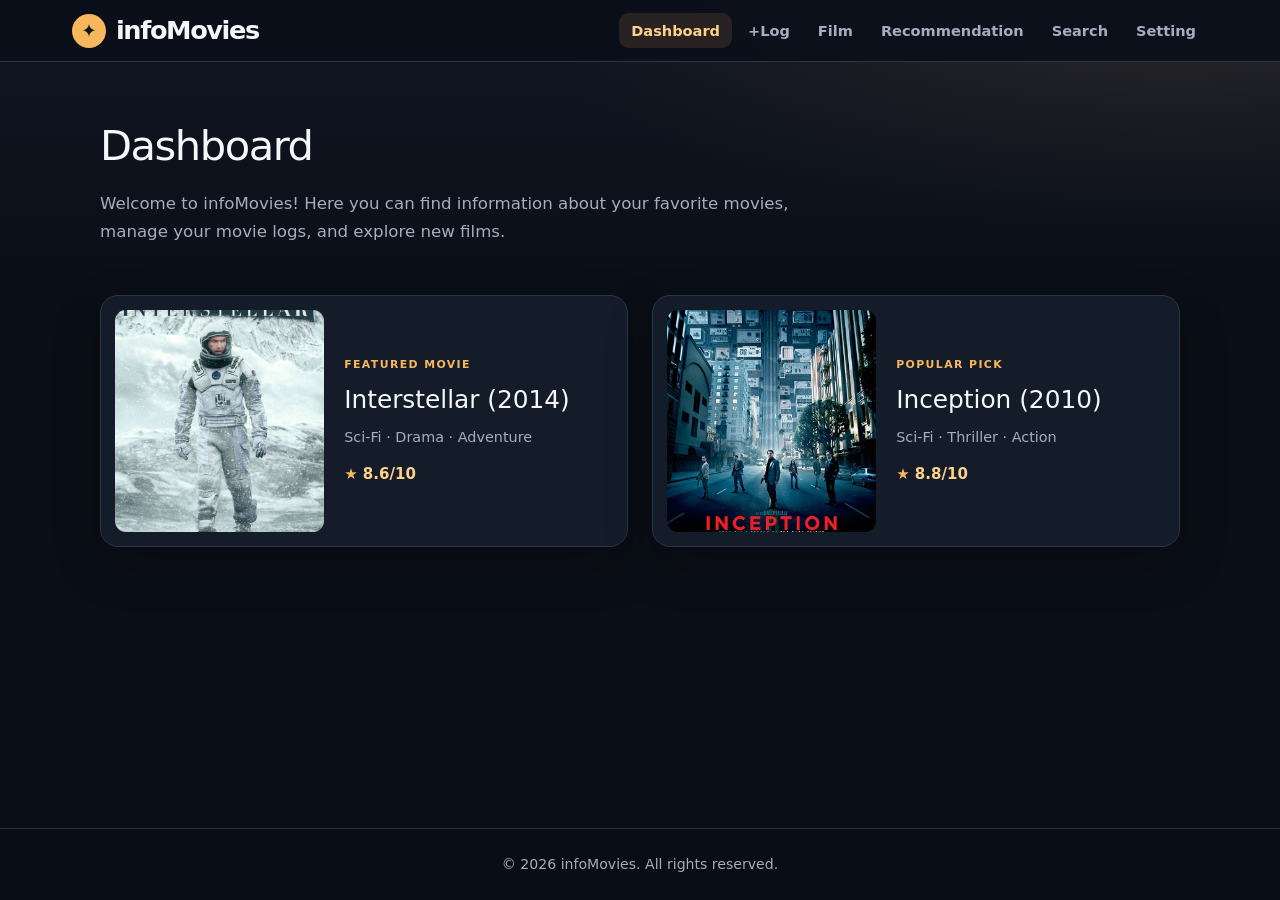
==== commit 156127a6: "menambah js di infoMovies" ====
--- a/index.html
+++ b/index.html
@@ -76,6 +76,7 @@
         <p>&copy; 2026 infoMovies. All rights reserved.</p>
     </footer>
     <script src="https://cdn.jsdelivr.net/npm/bootstrap@5.3.3/dist/js/bootstrap.bundle.min.js"></script>
+    <script src="infoMovies.js"></script>
 </body>
 
 </html>
--- a/infoMovies.css
+++ b/infoMovies.css
@@ -797,3 +797,189 @@
     main > form > fieldset:has(#movieTitle) > input[name="rate"] + label { grid-column: span 2; }
     main > form > fieldset:has(#movieTitle) > input[name="genre_input"] + label { font-size: .85rem; }
 }
+
+
+/* =============================================================
+   BOOTSTRAP 5 INTEGRATION
+   Bootstrap menyediakan grid, komponen, dan navbar responsif.
+   Aturan di bawah menjaga identitas visual asli infoMovies.
+   ============================================================= */
+:root {
+    --bs-body-color: var(--text);
+    --bs-body-bg: var(--bg);
+    --bs-border-color: var(--border);
+    --bs-warning: var(--accent);
+    --bs-warning-rgb: 246, 183, 93;
+}
+
+#mainHeader {
+    display: block;
+    padding: 13px max(26px, calc((100vw - 1160px) / 2));
+}
+#mainHeader > .container-fluid {
+    display: flex;
+    align-items: center;
+    gap: 18px;
+}
+#mainHeader #appBranding {
+    display: inline-flex;
+    align-items: center;
+    gap: 10px;
+    margin: 0 18px 0 0;
+    color: var(--text);
+    font-size: 1.6rem;
+    font-weight: 800;
+    line-height: 1.2;
+    letter-spacing: -.055em;
+    white-space: nowrap;
+}
+#mainHeader #appBranding:hover { color: var(--accent-light); }
+.brand-mark {
+    display: inline-grid;
+    place-items: center;
+    width: 34px;
+    height: 34px;
+    flex: 0 0 34px;
+    border-radius: 50%;
+    background: var(--accent);
+    color: #111722;
+    font-size: 1.15rem;
+    letter-spacing: 0;
+}
+#mainHeader .navbar-collapse { min-width: 0; }
+#mainHeader .navbar-nav {
+    display: flex;
+    align-items: center;
+    flex-wrap: wrap;
+    gap: 4px;
+}
+#mainHeader .navbar-nav .nav-link {
+    display: inline-flex;
+    align-items: center;
+    justify-content: center;
+    padding: 9px 12px;
+    border-radius: 10px;
+    color: var(--muted);
+    font-size: .91rem;
+    font-weight: 650;
+    line-height: 1.2;
+    white-space: nowrap;
+    transition: background .2s ease, color .2s ease;
+}
+#mainHeader .navbar-nav .nav-link:hover,
+#mainHeader .navbar-nav .nav-link.active,
+#mainHeader .navbar-nav .nav-link[aria-current="page"] {
+    background: rgba(246, 183, 93, .12);
+    color: var(--accent-light);
+}
+#mainHeader .navbar-toggler {
+    padding: .45rem .65rem;
+    border-color: var(--border);
+    border-radius: 10px;
+}
+#mainHeader .navbar-toggler:focus { box-shadow: 0 0 0 .18rem rgba(246, 183, 93, .24); }
+
+/* Bootstrap card + grid pada dashboard */
+#dashboard { display: block; }
+#dashboard > h2 { margin-bottom: 18px; }
+#dashboard > p { margin: 0 0 26px; }
+#dashboard .dashboard-grid { margin-top: 0; }
+#dashboard .movie-card {
+    min-width: 0;
+    overflow: hidden;
+    border: 1px solid var(--border);
+    border-radius: var(--radius);
+    background: var(--surface);
+    box-shadow: var(--shadow);
+    transition: transform .2s ease, border-color .2s ease, background .2s ease;
+}
+#dashboard .movie-card:hover {
+    transform: translateY(-4px);
+    border-color: rgba(246, 183, 93, .58);
+    background: var(--surface-hover);
+}
+#dashboard .movie-card-link {
+    display: flex;
+    align-items: stretch;
+    gap: 20px;
+    height: 100%;
+    padding: 14px;
+    color: var(--text);
+    text-decoration: none;
+}
+#dashboard .movie-card-link:hover { color: var(--text); }
+#dashboard .movie-card-copy {
+    display: flex;
+    min-width: 0;
+    flex-direction: column;
+    justify-content: center;
+    align-items: flex-start;
+    padding: 8px 0;
+}
+#dashboard .movie-kicker {
+    margin-bottom: 9px;
+    color: var(--accent);
+    font-size: .68rem;
+    font-weight: 850;
+    letter-spacing: .13em;
+}
+#dashboard .movie-card-copy h3 { margin-bottom: 10px; }
+#dashboard .movie-card-copy h3::after { content: none; }
+#dashboard .movie-meta { margin: 0 0 12px; color: var(--muted); font-size: .9rem; }
+#dashboard .movie-rating { color: var(--accent-light); font-size: .94rem; font-weight: 750; }
+#dashboard .movie-rating span { color: var(--accent); }
+
+/* Menjaga tombol Bootstrap tetap selaras dengan aksen emas infoMovies. */
+.btn-warning {
+    --bs-btn-color: #201809;
+    --bs-btn-bg: var(--accent);
+    --bs-btn-border-color: var(--accent);
+    --bs-btn-hover-color: #201809;
+    --bs-btn-hover-bg: var(--accent-light);
+    --bs-btn-hover-border-color: var(--accent-light);
+    --bs-btn-active-color: #201809;
+    --bs-btn-active-bg: var(--accent-light);
+    --bs-btn-active-border-color: var(--accent-light);
+    font-weight: 800;
+}
+
+/* Form-control Bootstrap tetap memakai warna gelap proyek. */
+.form-control, .form-select {
+    color: var(--text);
+    background-color: #0c131e;
+    border-color: #344053;
+}
+.form-control:focus, .form-select:focus {
+    color: var(--text);
+    background-color: #0c131e;
+    border-color: var(--accent);
+    box-shadow: 0 0 0 .2rem rgba(246, 183, 93, .16);
+}
+.form-control::placeholder { color: #8794a8; }
+.form-check-input { background-color: #0c131e; border-color: #59677a; }
+.form-check-input:checked { background-color: var(--accent); border-color: var(--accent); }
+.form-check-input:focus { border-color: var(--accent); box-shadow: 0 0 0 .2rem rgba(246, 183, 93, .16); }
+
+@media (max-width: 991.98px) {
+    #mainHeader { padding: 13px 24px; }
+    #mainHeader > .container-fluid { flex-wrap: wrap; }
+    #mainHeader .navbar-collapse { flex-basis: 100%; padding-top: 12px; }
+    #mainHeader .navbar-nav { align-items: stretch; }
+    #mainHeader .navbar-nav .nav-link { justify-content: flex-start; }
+}
+@media (max-width: 650px) {
+    #mainHeader { position: sticky; top: 0; padding: 12px 16px; }
+    #mainHeader #appBranding { margin-right: 0; font-size: 1.45rem; }
+    #mainHeader .navbar-collapse { padding-top: 10px; }
+    #dashboard .movie-card-link { gap: 14px; padding: 11px; }
+    #dashboard article img { flex-basis: 38%; width: 38%; height: 190px; }
+    #dashboard .movie-kicker { font-size: .61rem; }
+    #dashboard .movie-card-copy h3 { font-size: 1.12rem; }
+    #dashboard .movie-meta { font-size: .82rem; }
+}
+@media (max-width: 390px) {
+    #mainHeader #appBranding { font-size: 1.3rem; }
+    .brand-mark { width: 30px; height: 30px; flex-basis: 30px; }
+    #dashboard .movie-card-link { gap: 11px; }
+    #dashboard article img { height: 165px; }
+}
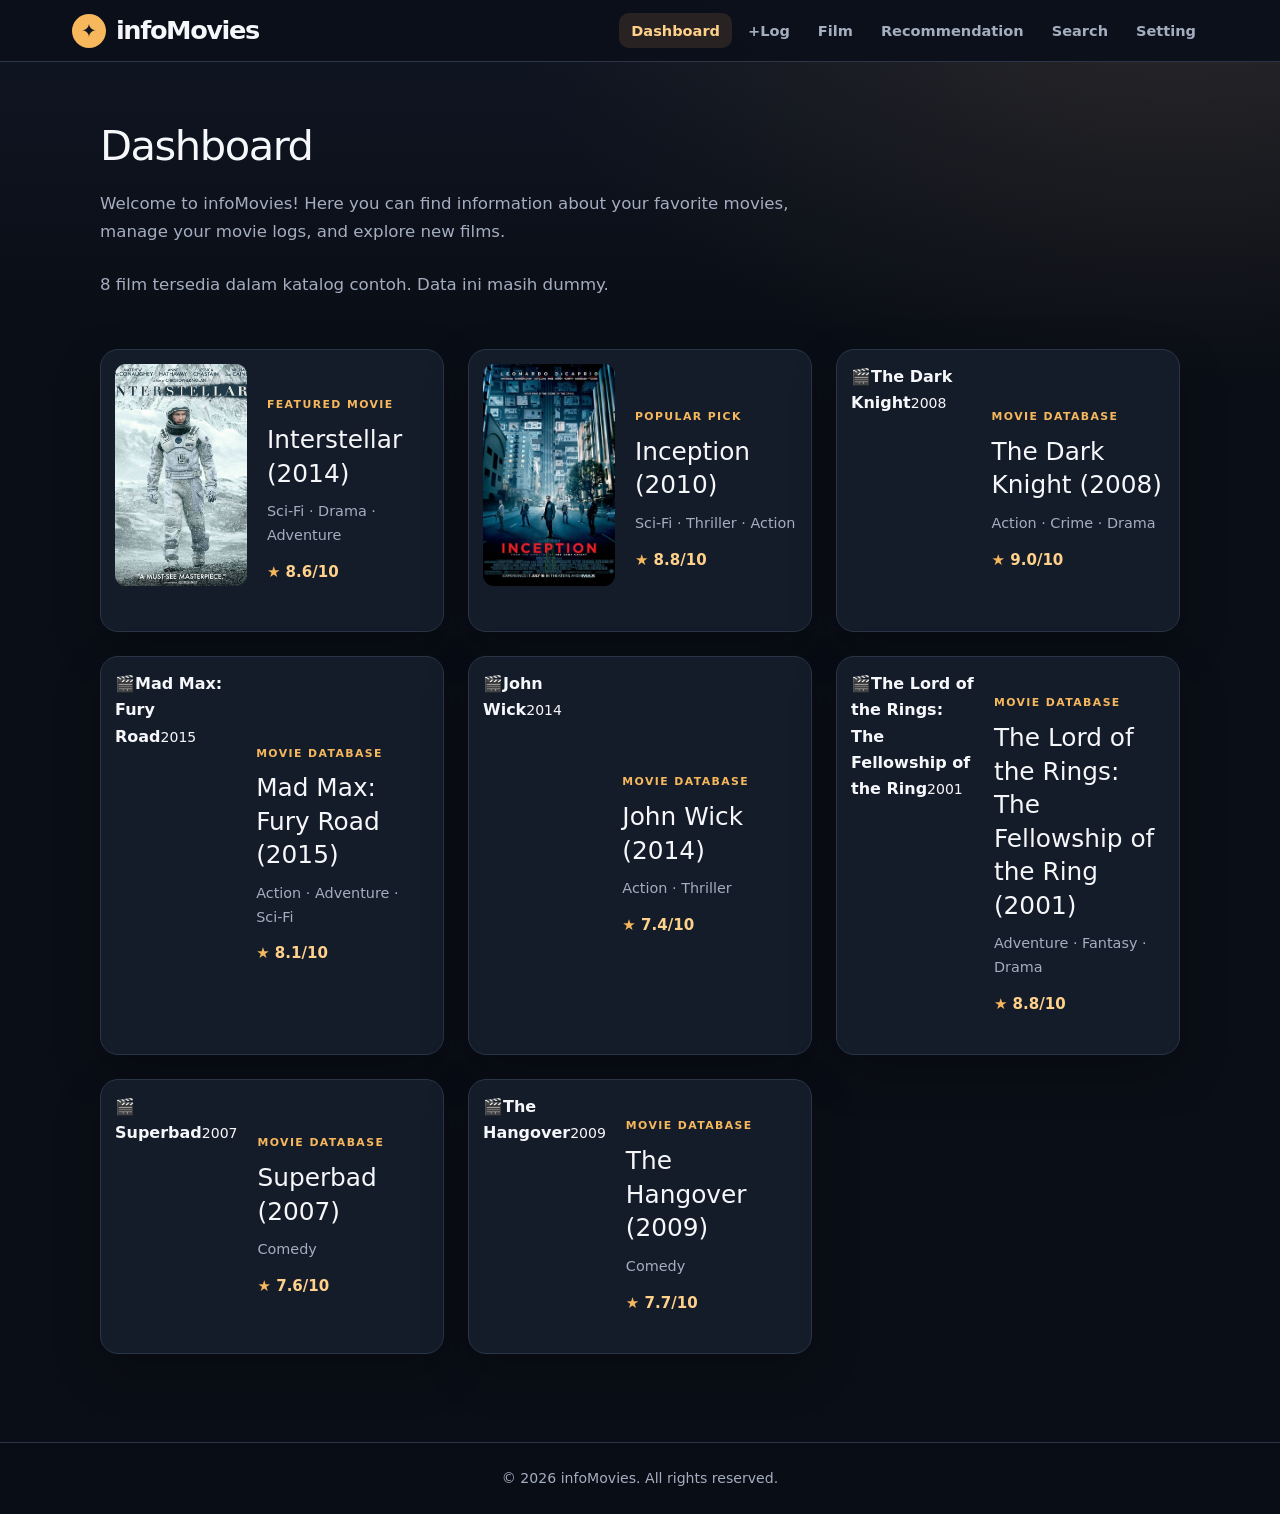
==== commit 28d8d3f6: "sama kyk film, ada yg perlu diubah utk nyesuain js nya" ====
--- a/index.html
+++ b/index.html
@@ -39,36 +39,8 @@
             <p>Welcome to infoMovies! Here you can find information about your favorite movies, manage your movie logs,
                 and explore new films.</p>
 
-            <div class="row g-4 dashboard-grid">
-                <div class="col-12 col-lg-6">
-                    <article class="movie-card h-100">
-                        <a class="movie-card-link" href="film.html">
-                            <img class="movie-poster" src="images/interstellar.jpg" alt="Interstellar Movie Poster"
-                                width="200">
-                            <div class="movie-card-copy">
-                                <span class="movie-kicker">FEATURED MOVIE</span>
-                                <h3>Interstellar (2014)</h3>
-                                <p class="movie-meta">Sci-Fi · Drama · Adventure</p>
-                                <span class="movie-rating"><span aria-hidden="true">★</span> 8.6/10</span>
-                            </div>
-                        </a>
-                    </article>
-                </div>
-                <div class="col-12 col-lg-6">
-                    <article class="movie-card h-100">
-                        <a class="movie-card-link" href="film.html">
-                            <img class="movie-poster" src="images/inception.jpg" alt="Inception Movie Poster"
-                                width="200">
-                            <div class="movie-card-copy">
-                                <span class="movie-kicker">POPULAR PICK</span>
-                                <h3>Inception (2010)</h3>
-                                <p class="movie-meta">Sci-Fi · Thriller · Action</p>
-                                <span class="movie-rating"><span aria-hidden="true">★</span> 8.8/10</span>
-                            </div>
-                        </a>
-                    </article>
-                </div>
-            </div>
+            <p id="movieSummary" class="movie-summary" aria-live="polite"></p>
+            <div id="movieCatalog" class="row g-4 dashboard-grid" aria-live="polite"></div>
         </section>
     </main>
 
@@ -76,6 +48,7 @@
         <p>&copy; 2026 infoMovies. All rights reserved.</p>
     </footer>
     <script src="https://cdn.jsdelivr.net/npm/bootstrap@5.3.3/dist/js/bootstrap.bundle.min.js"></script>
+    <script src="https://code.jquery.com/jquery-3.7.1.min.js"></script>
     <script src="infoMovies.js"></script>
 </body>
 
